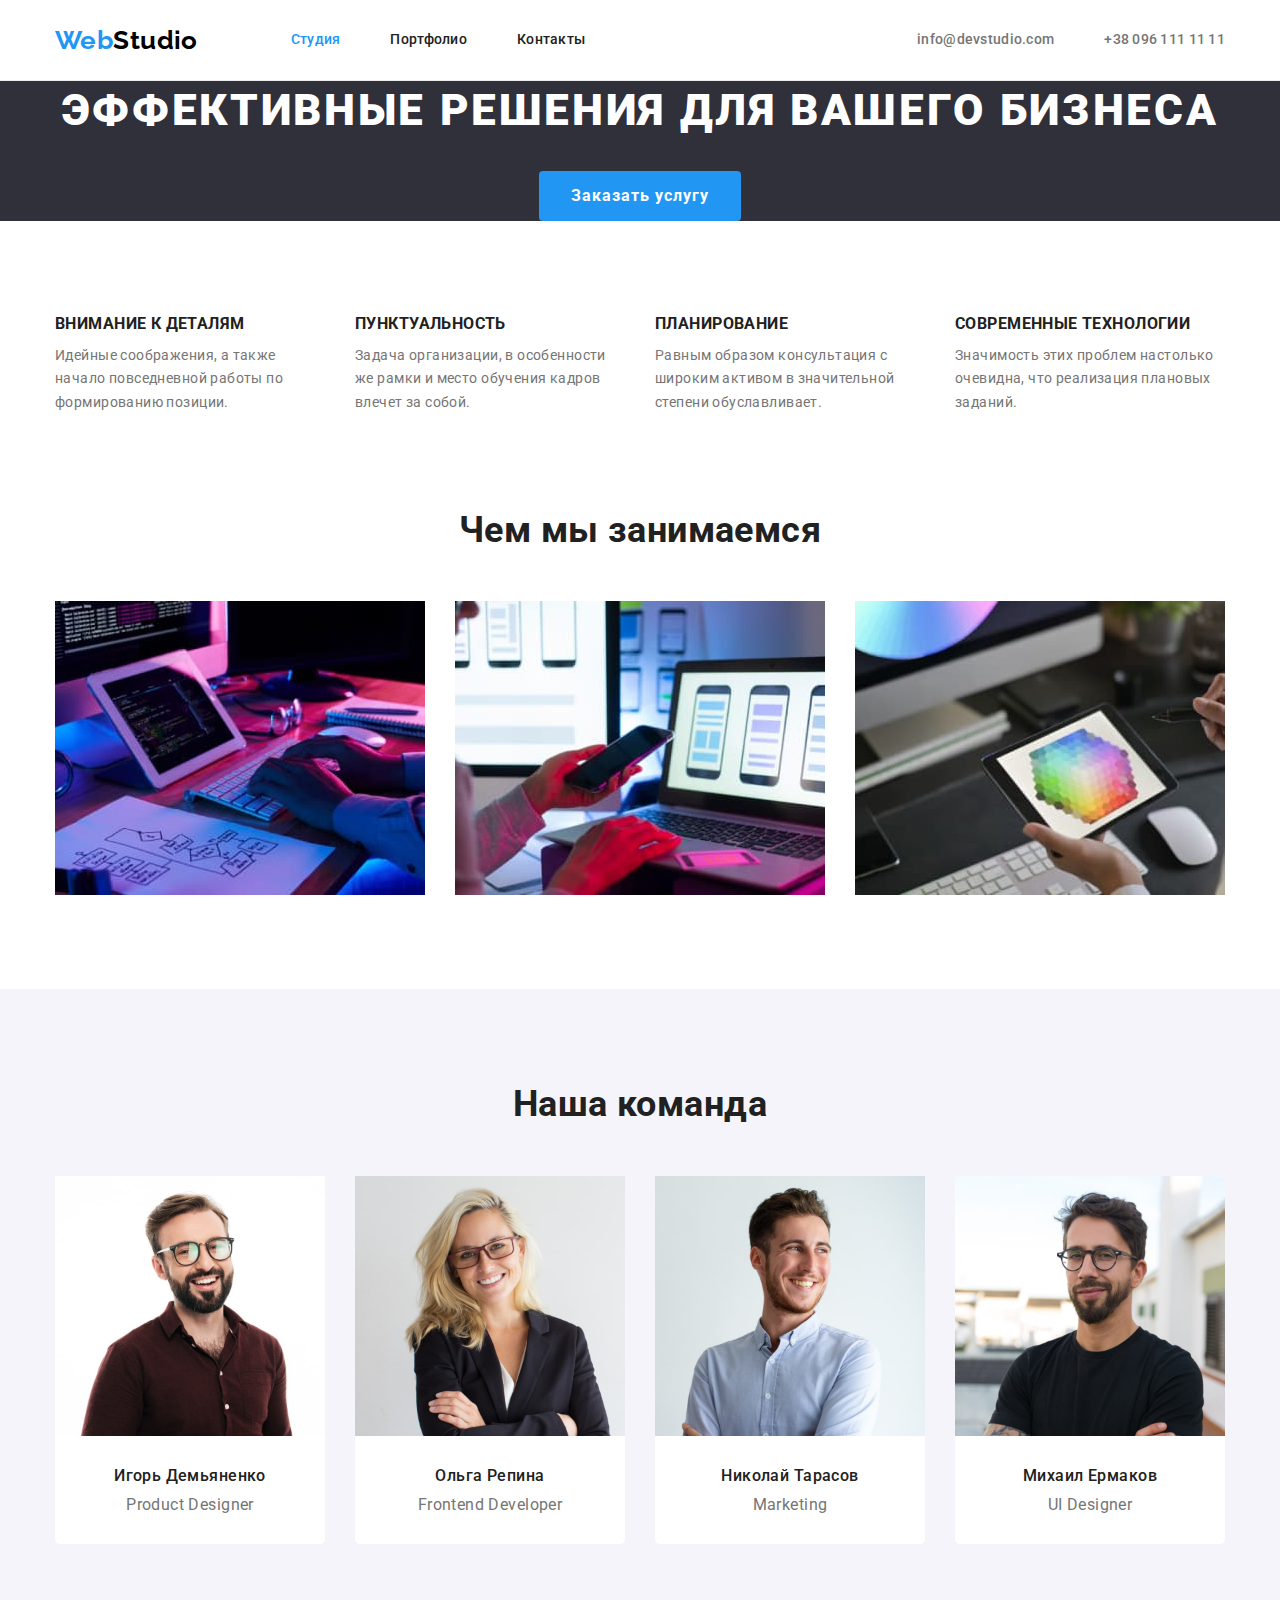
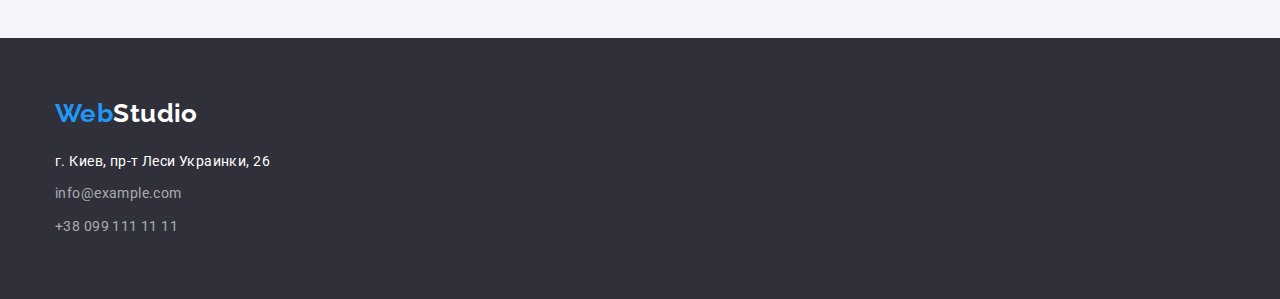
==== index.html @ d31020f4 "Добавляет файлы предыдущей работы" ====
<!DOCTYPE html>
<html lang="ru">
  <head>
    <meta charset="UTF-8" />
    <meta http-equiv="X-UA-Compatible" content="IE=edge" />
    <meta name="viewport" content="width=device-width, initial-scale=1.0" />
    <title>Студия</title>
    <link rel="preconnect" href="https://fonts.googleapis.com" />
    <link rel="preconnect" href="https://fonts.gstatic.com" crossorigin />
    <link
      href="https://fonts.googleapis.com/css2?family=Raleway:wght@700&family=Roboto:wght@400;500;700;900&display=swap"
      rel="stylesheet"
    />
    <link
      rel="stylesheet"
      href="https://cdnjs.cloudflare.com/ajax/libs/modern-normalize/1.1.0/modern-normalize.min.css"
    />
    <link rel="stylesheet" href="./css/styles.css" />
  </head>
  <body>
    <!-- Шапка страницы -->
    <header class="page-header">
      <div class="container flex-header">
        <!-- Основная навигация -->
        <nav class="main-nav">
          <!-- Логотип компании -->
          <a href="./index.html" class="logo" lang="en">
            <span class="logo-accent">Web</span>Studio
          </a>

          <!-- Ссылки на другие страницы -->
          <ul class="site-nav list">
            <li class="item">
              <a href="./index.html" class="link current">Студия</a>
            </li>
            <li class="item">
              <a href="./portfolio.html" class="link">Портфолио</a>
            </li>
            <li class="item"><a href="" class="link">Контакты</a></li>
          </ul>
        </nav>

        <!-- Почта и телефон -->
        <ul class="contacts list">
          <li class="item">
            <a href="mailto:info@devstudio.com" class="link">
              info@devstudio.com
            </a>
          </li>
          <li class="item">
            <a href="tel:+380961111111" class="link">+38 096 111 11 11</a>
          </li>
        </ul>
      </div>
    </header>

    <!-- Уникальный контент страницы -->
    <main>
      <!-- Блок-герой -->
      <section class="hero">
        <div class="container">
          <h1 class="hero-title">Эффективные решения для вашего бизнеса</h1>
          <button class="button" type="button">Заказать услугу</button>
        </div>
      </section>

      <!-- Преимущества -->
      <section class="section">
        <div class="container">
          <h2 class="visually-hidden">Преимущества</h2>

          <ul class="features list">
            <li class="item">
              <h3 class="title">Внимание к деталям</h3>
              <p class="text">
                Идейные соображения, а также начало повседневной работы по
                формированию позиции.
              </p>
            </li>
            <li class="item">
              <h3 class="title">Пунктуальность</h3>
              <p class="text">
                Задача организации, в особенности же рамки и место обучения
                кадров влечет за собой.
              </p>
            </li>
            <li class="item">
              <h3 class="title">Планирование</h3>
              <p class="text">
                Равным образом консультация с широким активом в значительной
                степени обуславливает.
              </p>
            </li>
            <li class="item">
              <h3 class="title">Современные технологии</h3>
              <p class="text">
                Значимость этих проблем настолько очевидна, что реализация
                плановых заданий.
              </p>
            </li>
          </ul>
        </div>
      </section>

      <!-- Чем мы занимаемся -->
      <section class="section no-padding">
        <div class="container">
          <h2 class="section-title">Чем мы занимаемся</h2>

          <ul class="section-list list">
            <li class="item">
              <img
                src="./images/img-1.jpg"
                alt="Разработчик пишет код"
                width="370"
              />
            </li>
            <li class="item">
              <img
                src="./images/img-2.jpg"
                alt="Разработчик создаёт кроссплатформенный сайт"
                width="370"
              />
            </li>
            <li class="item">
              <img
                src="./images/img-3.jpg"
                alt="Разработчик выбирает палитру"
                width="370"
              />
            </li>
          </ul>
        </div>
      </section>

      <!-- Наша команда -->
      <section class="section secondary">
        <div class="container">
          <h2 class="section-title">Наша команда</h2>

          <ul class="team list">
            <li class="item">
              <img
                src="./images/photo-1.jpg"
                alt="Фото Игоря Демьяненко"
                width="270"
              />
              <div class="worker">
                <h3 class="name">Игорь Демьяненко</h3>
                <p class="profession" lang="en">Product Designer</p>
              </div>
            </li>
            <li class="item">
              <img
                src="./images/photo-2.jpg"
                alt="Фото Ольги Репиной"
                width="270"
              />
              <div class="worker">
                <h3 class="name">Ольга Репина</h3>
                <p class="profession" lang="en">Frontend Developer</p>
              </div>
            </li>
            <li class="item">
              <img
                src="./images/photo-3.jpg"
                alt="Фото Николая Тарасова"
                width="270"
              />
              <div class="worker">
                <h3 class="name">Николай Тарасов</h3>
                <p class="profession" lang="en">Marketing</p>
              </div>
            </li>
            <li class="item">
              <img
                src="./images/photo-4.jpg"
                alt="Фото Михаила Ермакова"
                width="270"
              />
              <div class="worker">
                <h3 class="name">Михаил Ермаков</h3>
                <p class="profession" lang="en">UI Designer</p>
              </div>
            </li>
          </ul>
        </div>
      </section>
    </main>

    <!-- Подвал страницы -->
    <footer class="page-footer">
      <div class="container">
        <!-- Логотип компании -->
        <a href="./index.html" class="logo inverse" lang="en">
          <span class="logo-accent">Web</span>Studio
        </a>

        <!-- Контактные данные -->
        <address class="address">
          <!-- Адрес -->
          г. Киев, пр-т Леси Украинки, 26

          <!-- Почта и телефон -->
          <ul class="address-contacts list">
            <li class="item">
              <a href="mailto:info@example.com" class="link">
                info@example.com
              </a>
            </li>
            <li class="item">
              <a href="tel:+380991111111" class="link">+38 099 111 11 11</a>
            </li>
          </ul>
        </address>
      </div>
    </footer>
  </body>
</html>
---- css/styles.css ----
:root {
  --primary-text-color: #757575;
  --title-text-color: #212121;
  --accent-color: #2196f3;
  --primary-white-color: #ffffff;
  --secondary-bg-color: #f5f4fa;
  --logo-black-color: #000000;
  --footer-bg-color: #2f303a;
  --footer-link-color: rgba(255, 255, 255, 0.6);
  --header-border-color: #ececec;
  --border-color: #eeeeee;
}

body {
  font-family: 'Roboto', sans-serif;
  font-size: 14px;
  line-height: 1.71;
  letter-spacing: 0.03em;
  color: var(--primary-text-color);

  background-color: var(--primary-white-color);
}

img {
  display: block;
  max-width: 100%;
  height: auto;
}

/* Утилиты */

.list {
  margin: 0;
  padding: 0;
  list-style: none;
}

.visually-hidden {
  position: absolute;
  width: 1px;
  height: 1px;
  margin: -1px;
  border: 0;
  padding: 0;
  clip: rect(0 0 0 0);
  overflow: hidden;
}

/* Container */

.container {
  width: 1200px;
  margin-left: auto;
  margin-right: auto;
  padding-left: 15px;
  padding-right: 15px;
}

/* Page header */

.page-header {
  border-bottom: 1px solid var(--header-border-color);
}

.flex-header {
  display: flex;
}

/* Main nav */

.main-nav {
  display: flex;
  align-items: center;
}

/* Logo */

.logo {
  font-family: 'Raleway', sans-serif;
  font-weight: 700;
  font-size: 26px;
  line-height: 1.19;
  color: var(--logo-black-color);
  text-decoration: none;
}

.logo.inverse {
  color: var(--primary-white-color);
}

.logo-accent {
  color: var(--accent-color);
}

/* Site nav и Contacts */

.site-nav {
  display: flex;
  margin-left: 93px;
}

.site-nav .link {
  color: var(--title-text-color);
}

.site-nav .link.current {
  color: var(--accent-color);
}

.contacts {
  display: flex;
  margin-left: auto;
}

.contacts .link {
  color: inherit;
}

.site-nav .item + .item,
.contacts .item + .item {
  margin-left: 50px;
}

.site-nav .link,
.contacts .link {
  display: block;
  padding-top: 32px;
  padding-bottom: 32px;

  font-weight: 500;
  line-height: 1.14;
  letter-spacing: 0.02em;
  text-decoration: none;
}

.site-nav .link:hover,
.site-nav .link:focus,
.contacts .link:hover,
.contacts .link:focus {
  color: var(--accent-color);
}

/* Hero */

.hero {
  text-align: center;
  background-color: var(--footer-bg-color);
}

.hero-title {
  margin-top: 0;
  margin-bottom: 30px;

  font-weight: 900;
  font-size: 44px;
  line-height: 1.36;
  letter-spacing: 0.06em;
  text-transform: uppercase;
  color: var(--primary-white-color);
}

.hero .button {
  min-width: 200px;
  padding: 10px 32px;

  font-weight: 700;
  font-size: 16px;
  line-height: 1.88;
  letter-spacing: 0.06em;
  color: var(--primary-white-color);

  background-color: var(--accent-color);
  border: 0;
  border-radius: 4px;
  cursor: pointer;
}

.hero .button:hover,
.hero .button:focus {
  color: var(--accent-color);
  background-color: var(--primary-white-color);
}

/* Section */

.section {
  padding-top: 94px;
  padding-bottom: 94px;
}

.section.no-padding {
  padding-top: 0;
}

.section.secondary {
  background-color: var(--secondary-bg-color);
}

.section-title {
  margin-top: 0;
  margin-bottom: 50px;

  font-size: 36px;
  line-height: 1.17;
  text-align: center;
  color: var(--title-text-color);
}

.section-list {
  display: flex;
}

.section-list .item:not(:last-child) {
  margin-right: 30px;
}

/* Features */

.features {
  display: flex;
}

.features .item {
  width: 270px;
}

.features .item:not(:last-child) {
  margin-right: 30px;
}

.features .title {
  margin-top: 0;
  margin-bottom: 10px;

  line-height: 1.14;
  text-transform: uppercase;
  color: var(--title-text-color);
}

.features .text {
  margin-top: 0;
  margin-bottom: 0;
}

/* Team */

.team {
  display: flex;
}

.team .item {
  width: 270px;
}

.team .item:not(:last-child) {
  margin-right: 30px;
}

.team .worker {
  padding-top: 30px;
  padding-bottom: 30px;

  text-align: center;

  background-color: var(--primary-white-color);
  border-bottom-right-radius: 5px;
  border-bottom-left-radius: 5px;
}

.team .name {
  margin-bottom: 10px;

  font-weight: 500;
  color: var(--title-text-color);
}

.team .profession {
  margin-bottom: 0;
}

.team .name,
.team .profession {
  margin-top: 0;

  font-size: 16px;
  line-height: 1.19;
}

/* Page footer */

.page-footer {
  padding-top: 60px;
  padding-bottom: 60px;

  background-color: var(--footer-bg-color);
}

/* Address */

.address {
  margin-top: 20px;

  font-style: normal;
  color: var(--primary-white-color);
}

.address-contacts {
  margin-top: 9px;
}

.address-contacts .item:not(:first-child) {
  margin-top: 9px;
}

.address-contacts .link {
  color: var(--footer-link-color);
  text-decoration: none;
}

/* Стили для portfolio.html */

/* Filter */

.filter {
  display: flex;
  justify-content: center;
  margin-bottom: 50px;
}

.filter .item:not(:last-child) {
  margin-right: 8px;
}

.filter .button {
  padding: 6px 22px;

  font-weight: 500;
  font-size: 16px;
  line-height: 1.63;
  letter-spacing: 0.03em;
  color: var(--title-text-color);

  background-color: var(--secondary-bg-color);
  border: 0;
  border-radius: 4px;
  cursor: pointer;
}

.filter .button:hover,
.filter .button:focus {
  color: var(--primary-white-color);
  background-color: var(--accent-color);
}

/* Works */

.works {
  display: flex;
  flex-wrap: wrap;
}

.works .card {
  width: 370px;
  margin-right: 30px;
  margin-bottom: 30px;
}

.works .card:nth-child(3n) {
  margin-right: 0;
}

.works .card:nth-last-child(-n + 3) {
  margin-bottom: 0;
}

.works .content {
  padding: 20px 24px;

  border-left: 1px solid var(--border-color);
  border-bottom: 1px solid var(--border-color);
  border-right: 1px solid var(--border-color);
}

.works .title {
  margin-top: 0;
  margin-bottom: 4px;

  font-size: 18px;
  line-height: 2;
  letter-spacing: 0.06em;
  color: var(--title-text-color);
}

.works .type {
  margin-top: 0;
  margin-bottom: 0;

  font-size: 16px;
  line-height: 1.88;
}
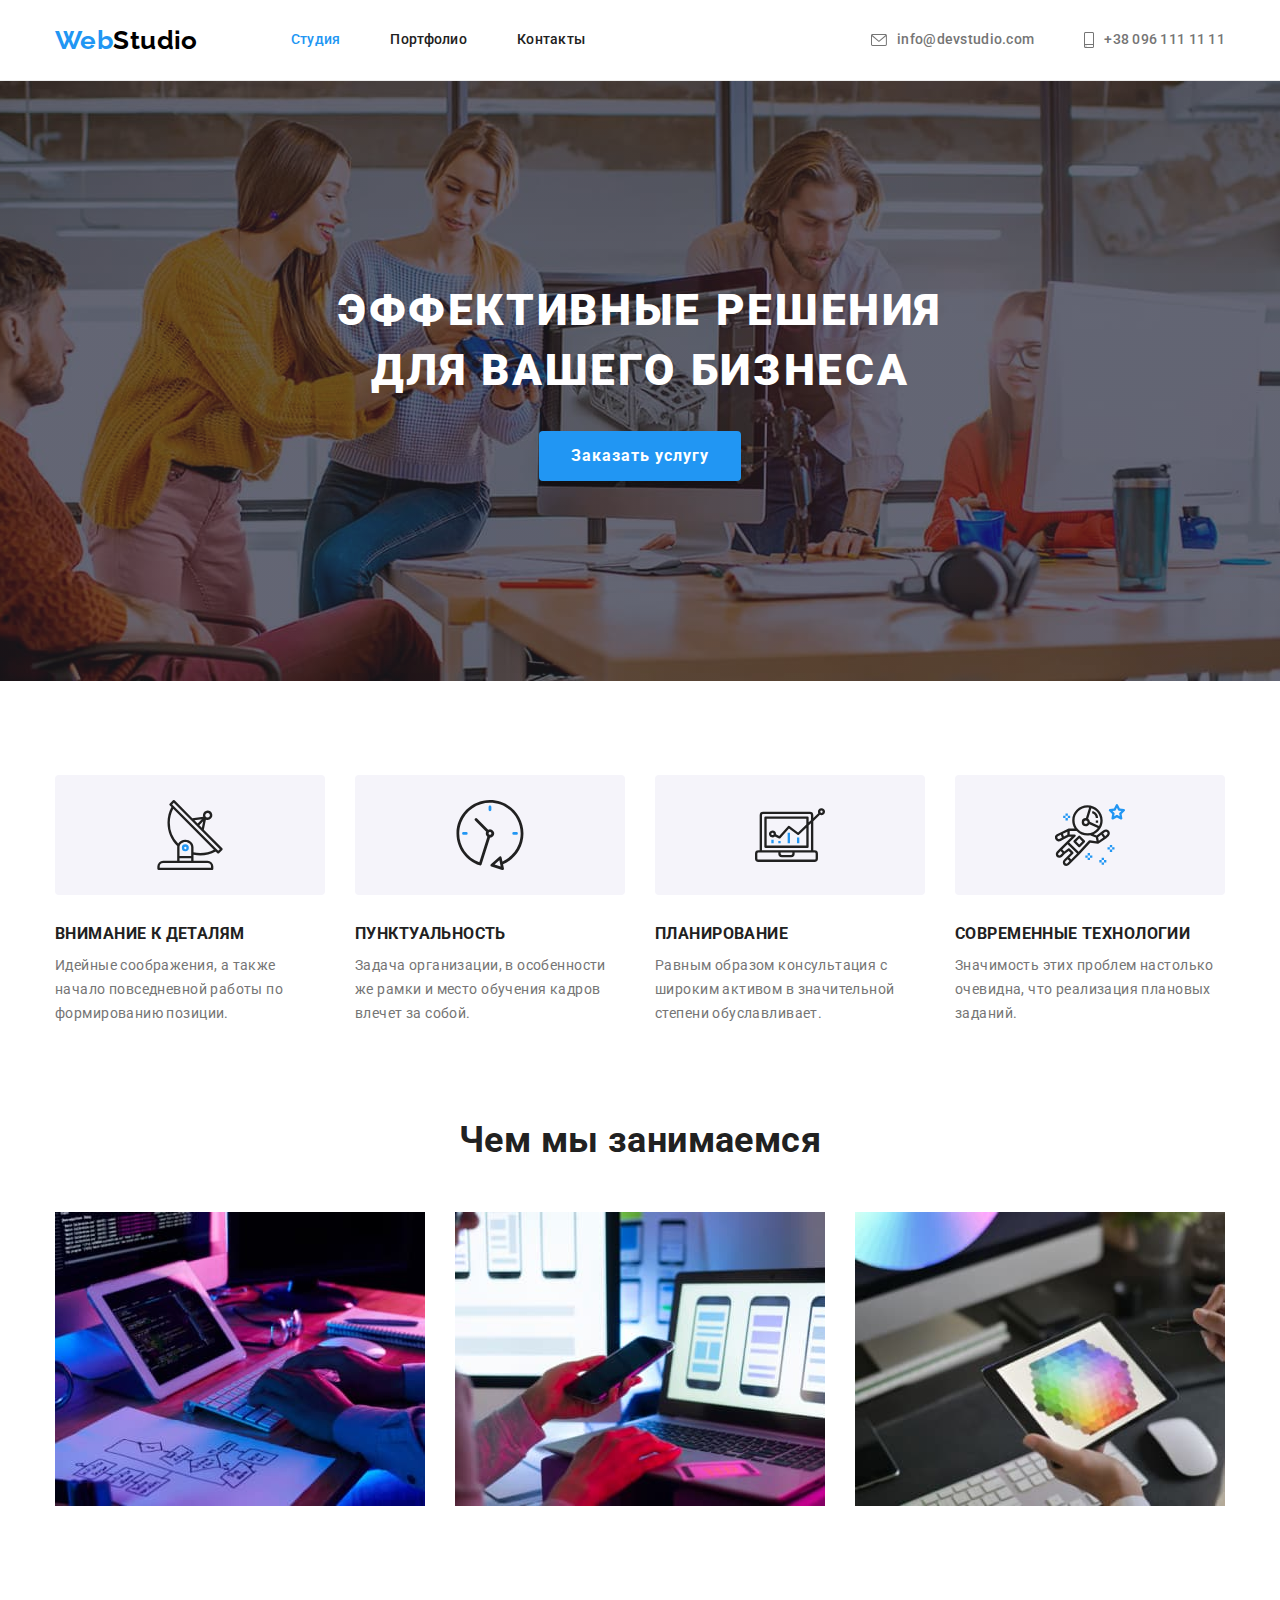
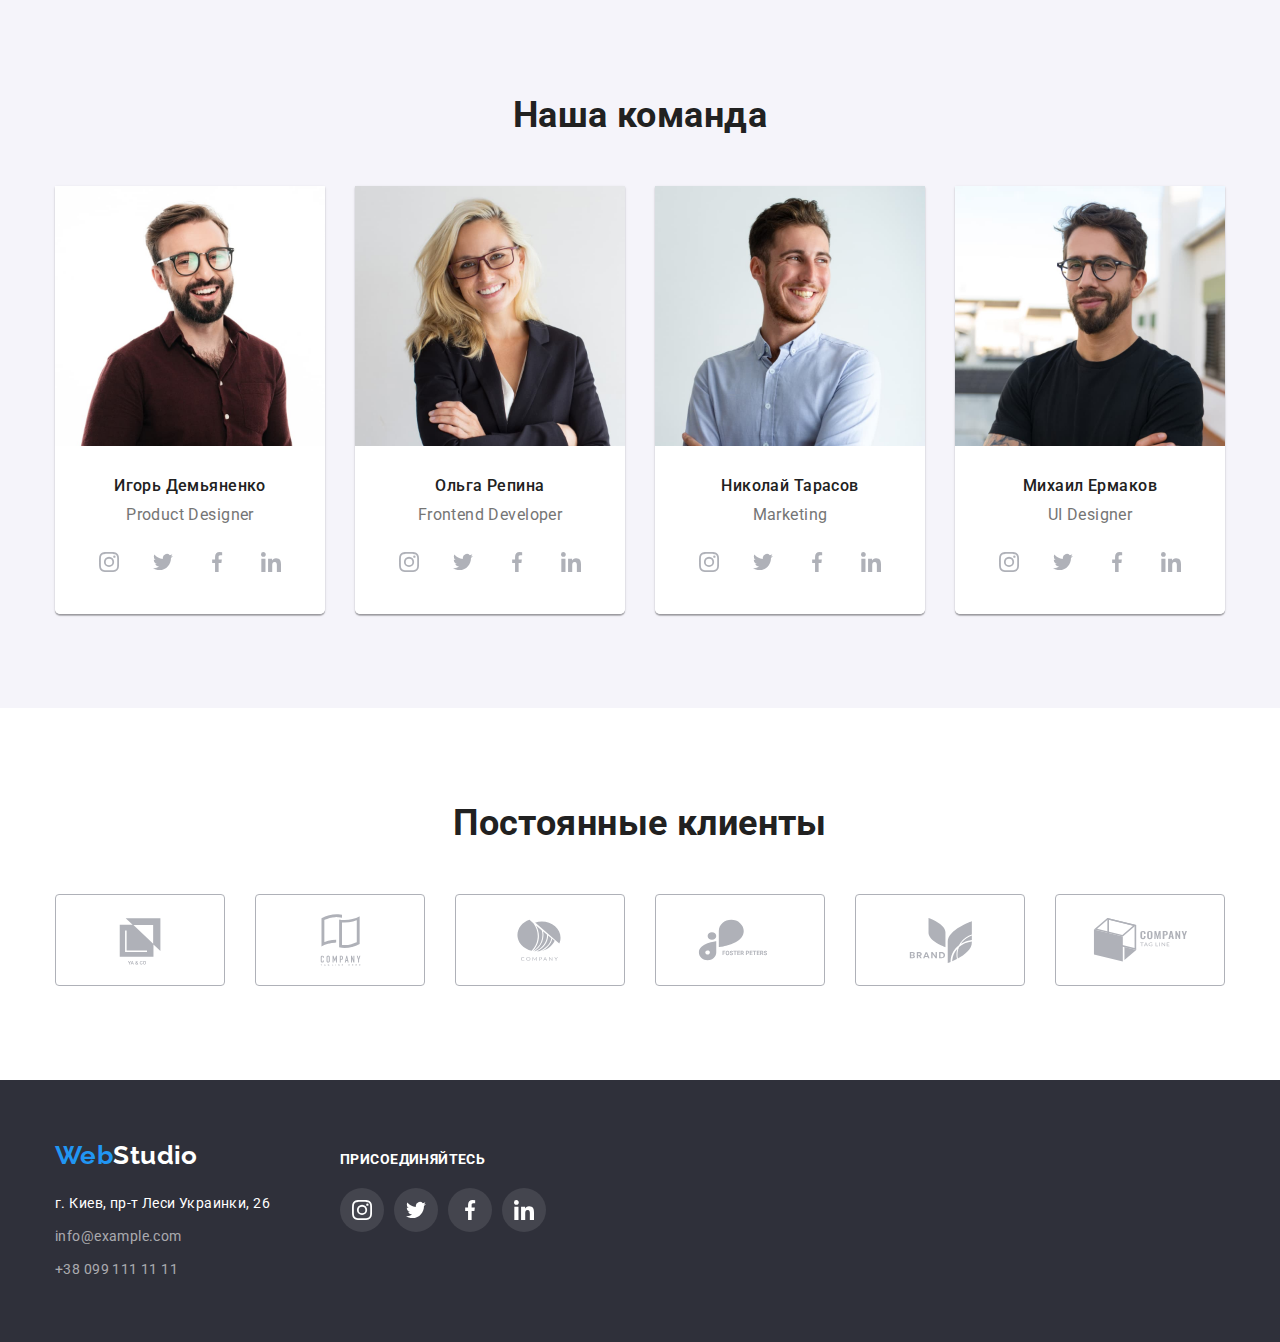
==== commit a3ad4c05: "Добавляет фон и векторную графику" ====
--- a/index.html
+++ b/index.html
@@ -20,35 +20,49 @@
   <body>
     <!-- Шапка страницы -->
     <header class="page-header">
-      <div class="container flex-header">
+      <div class="container page-header__layout">
         <!-- Основная навигация -->
-        <nav class="main-nav">
+        <nav class="page-header__nav">
           <!-- Логотип компании -->
           <a href="./index.html" class="logo" lang="en">
-            <span class="logo-accent">Web</span>Studio
+            <span class="logo--accent">Web</span>Studio
           </a>
 
           <!-- Ссылки на другие страницы -->
           <ul class="site-nav list">
-            <li class="item">
-              <a href="./index.html" class="link current">Студия</a>
-            </li>
-            <li class="item">
-              <a href="./portfolio.html" class="link">Портфолио</a>
-            </li>
-            <li class="item"><a href="" class="link">Контакты</a></li>
+            <li class="site-nav__item">
+              <a
+                href="./index.html"
+                class="site-nav__link site-nav__link--active"
+                >Студия
+              </a>
+            </li>
+            <li class="site-nav__item">
+              <a href="./portfolio.html" class="site-nav__link">Портфолио</a>
+            </li>
+            <li class="site-nav__item">
+              <a href="" class="site-nav__link">Контакты</a>
+            </li>
           </ul>
         </nav>
 
         <!-- Почта и телефон -->
         <ul class="contacts list">
-          <li class="item">
-            <a href="mailto:info@devstudio.com" class="link">
+          <li class="contacts__item">
+            <a href="mailto:info@devstudio.com" class="contacts__link">
+              <svg class="contacts__icon" width="16" height="12">
+                <use href="./images/icons.svg#envelope"></use>
+              </svg>
               info@devstudio.com
             </a>
           </li>
-          <li class="item">
-            <a href="tel:+380961111111" class="link">+38 096 111 11 11</a>
+          <li class="contacts__item">
+            <a href="tel:+380961111111" class="contacts__link">
+              <svg class="contacts__icon" width="10" height="16">
+                <use href="./images/icons.svg#smartphone"></use>
+              </svg>
+              +38 096 111 11 11
+            </a>
           </li>
         </ul>
       </div>
@@ -59,7 +73,7 @@
       <!-- Блок-герой -->
       <section class="hero">
         <div class="container">
-          <h1 class="hero-title">Эффективные решения для вашего бизнеса</h1>
+          <h1 class="hero__title">Эффективные решения для вашего бизнеса</h1>
           <button class="button" type="button">Заказать услугу</button>
         </div>
       </section>
@@ -70,30 +84,50 @@
           <h2 class="visually-hidden">Преимущества</h2>
 
           <ul class="features list">
-            <li class="item">
-              <h3 class="title">Внимание к деталям</h3>
-              <p class="text">
+            <li class="features__item features__item--antenna">
+              <div class="features__thumb">
+                <svg class="features__icon">
+                  <use href="./images/icons.svg#antenna"></use>
+                </svg>
+              </div>
+              <h3 class="features__title">Внимание к деталям</h3>
+              <p class="features__text">
                 Идейные соображения, а также начало повседневной работы по
                 формированию позиции.
               </p>
             </li>
-            <li class="item">
-              <h3 class="title">Пунктуальность</h3>
-              <p class="text">
+            <li class="features__item features__item--clock">
+              <div class="features__thumb">
+                <svg class="features__icon">
+                  <use href="./images/icons.svg#clock"></use>
+                </svg>
+              </div>
+              <h3 class="features__title">Пунктуальность</h3>
+              <p class="features__text">
                 Задача организации, в особенности же рамки и место обучения
                 кадров влечет за собой.
               </p>
             </li>
-            <li class="item">
-              <h3 class="title">Планирование</h3>
-              <p class="text">
+            <li class="features__item features__item--diagram">
+              <div class="features__thumb">
+                <svg class="features__icon">
+                  <use href="./images/icons.svg#diagram"></use>
+                </svg>
+              </div>
+              <h3 class="features__title">Планирование</h3>
+              <p class="features__text">
                 Равным образом консультация с широким активом в значительной
                 степени обуславливает.
               </p>
             </li>
-            <li class="item">
-              <h3 class="title">Современные технологии</h3>
-              <p class="text">
+            <li class="features__item features__item--astronaut">
+              <div class="features__thumb">
+                <svg class="features__icon">
+                  <use href="./images/icons.svg#astronaut"></use>
+                </svg>
+              </div>
+              <h3 class="features__title">Современные технологии</h3>
+              <p class="features__text">
                 Значимость этих проблем настолько очевидна, что реализация
                 плановых заданий.
               </p>
@@ -103,26 +137,26 @@
       </section>
 
       <!-- Чем мы занимаемся -->
-      <section class="section no-padding">
+      <section class="section section--no-padding">
         <div class="container">
-          <h2 class="section-title">Чем мы занимаемся</h2>
-
-          <ul class="section-list list">
-            <li class="item">
+          <h2 class="section__title">Чем мы занимаемся</h2>
+
+          <ul class="gallery list">
+            <li class="gallery__item">
               <img
                 src="./images/img-1.jpg"
                 alt="Разработчик пишет код"
                 width="370"
               />
             </li>
-            <li class="item">
+            <li class="gallery__item">
               <img
                 src="./images/img-2.jpg"
                 alt="Разработчик создаёт кроссплатформенный сайт"
                 width="370"
               />
             </li>
-            <li class="item">
+            <li class="gallery__item">
               <img
                 src="./images/img-3.jpg"
                 alt="Разработчик выбирает палитру"
@@ -134,54 +168,318 @@
       </section>
 
       <!-- Наша команда -->
-      <section class="section secondary">
+      <section class="section section--secondary">
         <div class="container">
-          <h2 class="section-title">Наша команда</h2>
+          <h2 class="section__title">Наша команда</h2>
 
           <ul class="team list">
-            <li class="item">
+            <li class="team__card">
               <img
                 src="./images/photo-1.jpg"
                 alt="Фото Игоря Демьяненко"
                 width="270"
               />
-              <div class="worker">
-                <h3 class="name">Игорь Демьяненко</h3>
-                <p class="profession" lang="en">Product Designer</p>
-              </div>
-            </li>
-            <li class="item">
+              <div class="team__worker">
+                <h3 class="team__name">Игорь Демьяненко</h3>
+                <p class="team__profession" lang="en">Product Designer</p>
+
+                <ul class="social-networks list">
+                  <li class="social-networks__item">
+                    <a
+                      href=""
+                      class="social-networks__link"
+                      aria-label="Ссылка на Instagram"
+                    >
+                      <svg class="social-networks__icon">
+                        <use href="./images/icons.svg#instagram"></use>
+                      </svg>
+                    </a>
+                  </li>
+                  <li class="social-networks__item">
+                    <a
+                      href=""
+                      class="social-networks__link"
+                      aria-label="Ссылка на Twitter"
+                    >
+                      <svg class="social-networks__icon">
+                        <use href="./images/icons.svg#twitter"></use>
+                      </svg>
+                    </a>
+                  </li>
+                  <li class="social-networks__item">
+                    <a
+                      href=""
+                      class="social-networks__link"
+                      aria-label="Ссылка на Facebook"
+                    >
+                      <svg class="social-networks__icon">
+                        <use href="./images/icons.svg#facebook"></use>
+                      </svg>
+                    </a>
+                  </li>
+                  <li class="social-networks__item">
+                    <a
+                      href=""
+                      class="social-networks__link"
+                      aria-label="Ссылка на LinkedIn"
+                    >
+                      <svg class="social-networks__icon">
+                        <use href="./images/icons.svg#linkedin"></use>
+                      </svg>
+                    </a>
+                  </li>
+                </ul>
+              </div>
+            </li>
+            <li class="team__card">
               <img
                 src="./images/photo-2.jpg"
                 alt="Фото Ольги Репиной"
                 width="270"
               />
-              <div class="worker">
-                <h3 class="name">Ольга Репина</h3>
-                <p class="profession" lang="en">Frontend Developer</p>
-              </div>
-            </li>
-            <li class="item">
+              <div class="team__worker">
+                <h3 class="team__name">Ольга Репина</h3>
+                <p class="team__profession" lang="en">Frontend Developer</p>
+
+                <ul class="social-networks list">
+                  <li class="social-networks__item">
+                    <a
+                      href=""
+                      class="social-networks__link"
+                      aria-label="Ссылка на Instagram"
+                    >
+                      <svg class="social-networks__icon">
+                        <use href="./images/icons.svg#instagram"></use>
+                      </svg>
+                    </a>
+                  </li>
+                  <li class="social-networks__item">
+                    <a
+                      href=""
+                      class="social-networks__link"
+                      aria-label="Ссылка на Twitter"
+                    >
+                      <svg class="social-networks__icon">
+                        <use href="./images/icons.svg#twitter"></use>
+                      </svg>
+                    </a>
+                  </li>
+                  <li class="social-networks__item">
+                    <a
+                      href=""
+                      class="social-networks__link"
+                      aria-label="Ссылка на Facebook"
+                    >
+                      <svg class="social-networks__icon">
+                        <use href="./images/icons.svg#facebook"></use>
+                      </svg>
+                    </a>
+                  </li>
+                  <li class="social-networks__item">
+                    <a
+                      href=""
+                      class="social-networks__link"
+                      aria-label="Ссылка на LinkedIn"
+                    >
+                      <svg class="social-networks__icon">
+                        <use href="./images/icons.svg#linkedin"></use>
+                      </svg>
+                    </a>
+                  </li>
+                </ul>
+              </div>
+            </li>
+            <li class="team__card">
               <img
                 src="./images/photo-3.jpg"
                 alt="Фото Николая Тарасова"
                 width="270"
               />
-              <div class="worker">
-                <h3 class="name">Николай Тарасов</h3>
-                <p class="profession" lang="en">Marketing</p>
-              </div>
-            </li>
-            <li class="item">
+              <div class="team__worker">
+                <h3 class="team__name">Николай Тарасов</h3>
+                <p class="team__profession" lang="en">Marketing</p>
+
+                <ul class="social-networks list">
+                  <li class="social-networks__item">
+                    <a
+                      href=""
+                      class="social-networks__link"
+                      aria-label="Ссылка на Instagram"
+                    >
+                      <svg class="social-networks__icon">
+                        <use href="./images/icons.svg#instagram"></use>
+                      </svg>
+                    </a>
+                  </li>
+                  <li class="social-networks__item">
+                    <a
+                      href=""
+                      class="social-networks__link"
+                      aria-label="Ссылка на Twitter"
+                    >
+                      <svg class="social-networks__icon">
+                        <use href="./images/icons.svg#twitter"></use>
+                      </svg>
+                    </a>
+                  </li>
+                  <li class="social-networks__item">
+                    <a
+                      href=""
+                      class="social-networks__link"
+                      aria-label="Ссылка на Facebook"
+                    >
+                      <svg class="social-networks__icon">
+                        <use href="./images/icons.svg#facebook"></use>
+                      </svg>
+                    </a>
+                  </li>
+                  <li class="social-networks__item">
+                    <a
+                      href=""
+                      class="social-networks__link"
+                      aria-label="Ссылка на LinkedIn"
+                    >
+                      <svg class="social-networks__icon">
+                        <use href="./images/icons.svg#linkedin"></use>
+                      </svg>
+                    </a>
+                  </li>
+                </ul>
+              </div>
+            </li>
+            <li class="team__card">
               <img
                 src="./images/photo-4.jpg"
                 alt="Фото Михаила Ермакова"
                 width="270"
               />
-              <div class="worker">
-                <h3 class="name">Михаил Ермаков</h3>
-                <p class="profession" lang="en">UI Designer</p>
-              </div>
+              <div class="team__worker">
+                <h3 class="team__name">Михаил Ермаков</h3>
+                <p class="team__profession" lang="en">UI Designer</p>
+
+                <ul class="social-networks list">
+                  <li class="social-networks__item">
+                    <a
+                      href=""
+                      class="social-networks__link"
+                      aria-label="Ссылка на Instagram"
+                    >
+                      <svg class="social-networks__icon">
+                        <use href="./images/icons.svg#instagram"></use>
+                      </svg>
+                    </a>
+                  </li>
+                  <li class="social-networks__item">
+                    <a
+                      href=""
+                      class="social-networks__link"
+                      aria-label="Ссылка на Twitter"
+                    >
+                      <svg class="social-networks__icon">
+                        <use href="./images/icons.svg#twitter"></use>
+                      </svg>
+                    </a>
+                  </li>
+                  <li class="social-networks__item">
+                    <a
+                      href=""
+                      class="social-networks__link"
+                      aria-label="Ссылка на Facebook"
+                    >
+                      <svg class="social-networks__icon">
+                        <use href="./images/icons.svg#facebook"></use>
+                      </svg>
+                    </a>
+                  </li>
+                  <li class="social-networks__item">
+                    <a
+                      href=""
+                      class="social-networks__link"
+                      aria-label="Ссылка на LinkedIn"
+                    >
+                      <svg class="social-networks__icon">
+                        <use href="./images/icons.svg#linkedin"></use>
+                      </svg>
+                    </a>
+                  </li>
+                </ul>
+              </div>
+            </li>
+          </ul>
+        </div>
+      </section>
+
+      <!-- Постоянные клиенты -->
+      <section class="section">
+        <div class="container">
+          <h2 class="section__title">Постоянные клиенты</h2>
+
+          <ul class="clients list">
+            <li class="clients__item">
+              <a
+                href=""
+                class="clients__link"
+                aria-label="Ссылка на первого клиента"
+              >
+                <svg class="clients__icon">
+                  <use href="./images/icons.svg#client-1"></use>
+                </svg>
+              </a>
+            </li>
+            <li class="clients__item">
+              <a
+                href=""
+                class="clients__link"
+                aria-label="Ссылка на второго клиента"
+              >
+                <svg class="clients__icon">
+                  <use href="./images/icons.svg#client-2"></use>
+                </svg>
+              </a>
+            </li>
+            <li class="clients__item">
+              <a
+                href=""
+                class="clients__link"
+                aria-label="Ссылка на третьего клиента"
+              >
+                <svg class="clients__icon">
+                  <use href="./images/icons.svg#client-3"></use>
+                </svg>
+              </a>
+            </li>
+            <li class="clients__item">
+              <a
+                href=""
+                class="clients__link"
+                aria-label="Ссылка на четвёртого клиента"
+              >
+                <svg class="clients__icon">
+                  <use href="./images/icons.svg#client-4"></use>
+                </svg>
+              </a>
+            </li>
+            <li class="clients__item">
+              <a
+                href=""
+                class="clients__link"
+                aria-label="Ссылка на пятого клиента"
+              >
+                <svg class="clients__icon">
+                  <use href="./images/icons.svg#client-5"></use>
+                </svg>
+              </a>
+            </li>
+            <li class="clients__item">
+              <a
+                href=""
+                class="clients__link"
+                aria-label="Ссылка на шестого клиента"
+              >
+                <svg class="clients__icon">
+                  <use href="./images/icons.svg#client-6"></use>
+                </svg>
+              </a>
             </li>
           </ul>
         </div>
@@ -190,29 +488,87 @@
 
     <!-- Подвал страницы -->
     <footer class="page-footer">
-      <div class="container">
-        <!-- Логотип компании -->
-        <a href="./index.html" class="logo inverse" lang="en">
-          <span class="logo-accent">Web</span>Studio
-        </a>
-
-        <!-- Контактные данные -->
-        <address class="address">
-          <!-- Адрес -->
-          г. Киев, пр-т Леси Украинки, 26
-
-          <!-- Почта и телефон -->
-          <ul class="address-contacts list">
-            <li class="item">
-              <a href="mailto:info@example.com" class="link">
-                info@example.com
-              </a>
-            </li>
-            <li class="item">
-              <a href="tel:+380991111111" class="link">+38 099 111 11 11</a>
+      <div class="container page-footer__layout">
+        <div>
+          <!-- Логотип компании -->
+          <a href="./index.html" class="logo page-footer__logo" lang="en">
+            <span class="logo--accent">Web</span>Studio
+          </a>
+
+          <!-- Контактные данные -->
+          <address class="page-footer__address">
+            <!-- Адрес -->
+            г. Киев, пр-т Леси Украинки, 26
+
+            <!-- Почта и телефон -->
+            <ul class="address-contacts list">
+              <li class="address-contacts__item">
+                <a
+                  href="mailto:info@example.com"
+                  class="address-contacts__link"
+                >
+                  info@example.com
+                </a>
+              </li>
+              <li class="address-contacts__item">
+                <a href="tel:+380991111111" class="address-contacts__link">
+                  +38 099 111 11 11
+                </a>
+              </li>
+            </ul>
+          </address>
+        </div>
+
+        <div class="page-footer__social">
+          <p class="page-footer__text"><b>присоединяйтесь</b></p>
+
+          <ul class="social-networks list">
+            <li class="social-networks__item">
+              <a
+                href=""
+                class="social-networks__link social-networks__link--follow"
+                aria-label="Ссылка на Instagram"
+              >
+                <svg class="social-networks__icon">
+                  <use href="./images/icons.svg#instagram"></use>
+                </svg>
+              </a>
+            </li>
+            <li class="social-networks__item">
+              <a
+                href=""
+                class="social-networks__link social-networks__link--follow"
+                aria-label="Ссылка на Twitter"
+              >
+                <svg class="social-networks__icon">
+                  <use href="./images/icons.svg#twitter"></use>
+                </svg>
+              </a>
+            </li>
+            <li class="social-networks__item">
+              <a
+                href=""
+                class="social-networks__link social-networks__link--follow"
+                aria-label="Ссылка на Facebook"
+              >
+                <svg class="social-networks__icon">
+                  <use href="./images/icons.svg#facebook"></use>
+                </svg>
+              </a>
+            </li>
+            <li class="social-networks__item">
+              <a
+                href=""
+                class="social-networks__link social-networks__link--follow"
+                aria-label="Ссылка на LinkedIn"
+              >
+                <svg class="social-networks__icon">
+                  <use href="./images/icons.svg#linkedin"></use>
+                </svg>
+              </a>
             </li>
           </ul>
-        </address>
+        </div>
       </div>
     </footer>
   </body>
--- a/css/styles.css
+++ b/css/styles.css
@@ -9,6 +9,9 @@
   --footer-link-color: rgba(255, 255, 255, 0.6);
   --header-border-color: #ececec;
   --border-color: #eeeeee;
+  --hero-bg-color: #c4c4c4;
+  --icon-link-color: #afb1b8;
+  --footer-bg-link-color: rgba(255, 255, 255, 0.1);
 }
 
 body {
@@ -62,13 +65,11 @@
   border-bottom: 1px solid var(--header-border-color);
 }
 
-.flex-header {
-  display: flex;
-}
-
-/* Main nav */
-
-.main-nav {
+.page-header__layout {
+  display: flex;
+}
+
+.page-header__nav {
   display: flex;
   align-items: center;
 }
@@ -84,11 +85,7 @@
   text-decoration: none;
 }
 
-.logo.inverse {
-  color: var(--primary-white-color);
-}
-
-.logo-accent {
+.logo--accent {
   color: var(--accent-color);
 }
 
@@ -99,11 +96,11 @@
   margin-left: 93px;
 }
 
-.site-nav .link {
+.site-nav__link {
   color: var(--title-text-color);
 }
 
-.site-nav .link.current {
+.site-nav__link--active {
   color: var(--accent-color);
 }
 
@@ -112,18 +109,24 @@
   margin-left: auto;
 }
 
-.contacts .link {
+.contacts__link {
   color: inherit;
 }
 
-.site-nav .item + .item,
-.contacts .item + .item {
-  margin-left: 50px;
-}
-
-.site-nav .link,
-.contacts .link {
-  display: block;
+.contacts__icon {
+  margin-right: 10px;
+  fill: currentColor;
+}
+
+.site-nav__item:not(:last-child),
+.contacts__item:not(:last-child) {
+  margin-right: 50px;
+}
+
+.site-nav__link,
+.contacts__link {
+  display: inline-flex;
+  align-items: center;
   padding-top: 32px;
   padding-bottom: 32px;
 
@@ -133,23 +136,42 @@
   text-decoration: none;
 }
 
-.site-nav .link:hover,
-.site-nav .link:focus,
-.contacts .link:hover,
-.contacts .link:focus {
+.site-nav__link:hover,
+.site-nav__link:focus,
+.contacts__link:hover,
+.contacts__link:focus {
   color: var(--accent-color);
 }
 
 /* Hero */
 
 .hero {
+  max-width: 1600px;
+  height: 600px;
+  margin-left: auto;
+  margin-right: auto;
+  padding-top: 200px;
+  padding-bottom: 200px;
+
   text-align: center;
-  background-color: var(--footer-bg-color);
-}
-
-.hero-title {
+
+  background-image: linear-gradient(
+      rgba(47, 48, 58, 0.4),
+      rgba(47, 48, 58, 0.4)
+    ),
+    url('../images/hero-bg.jpg');
+  background-repeat: no-repeat;
+  background-position: center;
+  background-size: cover;
+  background-color: var(--hero-bg-color);
+}
+
+.hero__title {
+  max-width: 696px;
   margin-top: 0;
   margin-bottom: 30px;
+  margin-left: auto;
+  margin-right: auto;
 
   font-weight: 900;
   font-size: 44px;
@@ -159,7 +181,9 @@
   color: var(--primary-white-color);
 }
 
-.hero .button {
+/* Button */
+
+.button {
   min-width: 200px;
   padding: 10px 32px;
 
@@ -172,11 +196,12 @@
   background-color: var(--accent-color);
   border: 0;
   border-radius: 4px;
+  box-shadow: 0px 4px 4px rgba(0, 0, 0, 0.15);
   cursor: pointer;
 }
 
-.hero .button:hover,
-.hero .button:focus {
+.button:hover,
+.button:focus {
   color: var(--accent-color);
   background-color: var(--primary-white-color);
 }
@@ -188,15 +213,15 @@
   padding-bottom: 94px;
 }
 
-.section.no-padding {
+.section--no-padding {
   padding-top: 0;
 }
 
-.section.secondary {
+.section--secondary {
   background-color: var(--secondary-bg-color);
 }
 
-.section-title {
+.section__title {
   margin-top: 0;
   margin-bottom: 50px;
 
@@ -206,29 +231,36 @@
   color: var(--title-text-color);
 }
 
-.section-list {
-  display: flex;
-}
-
-.section-list .item:not(:last-child) {
+/* Features */
+
+.features {
+  display: flex;
+}
+
+.features__item {
+  width: 270px;
   margin-right: 30px;
 }
 
-/* Features */
-
-.features {
-  display: flex;
-}
-
-.features .item {
-  width: 270px;
-}
-
-.features .item:not(:last-child) {
-  margin-right: 30px;
-}
-
-.features .title {
+.features__item:last-child {
+  margin-right: 0;
+}
+
+.features__thumb {
+  height: 120px;
+  margin-bottom: 30px;
+  padding: 25px 100px;
+
+  background-color: var(--secondary-bg-color);
+  border-radius: 4px;
+}
+
+.features__icon {
+  width: 70px;
+  height: 70px;
+}
+
+.features__title {
   margin-top: 0;
   margin-bottom: 10px;
 
@@ -237,53 +269,139 @@
   color: var(--title-text-color);
 }
 
-.features .text {
+.features__text {
   margin-top: 0;
   margin-bottom: 0;
 }
 
+/* Gallery */
+
+.gallery {
+  display: flex;
+}
+
+.gallery__item:not(:last-child) {
+  margin-right: 30px;
+}
+
 /* Team */
 
 .team {
   display: flex;
 }
 
-.team .item {
+.team__card {
   width: 270px;
-}
-
-.team .item:not(:last-child) {
   margin-right: 30px;
-}
-
-.team .worker {
+
+  border-bottom-right-radius: 5px;
+  border-bottom-left-radius: 5px;
+  box-shadow: 0px 1px 3px rgba(0, 0, 0, 0.12), 0px 1px 1px rgba(0, 0, 0, 0.14),
+    0px 2px 1px rgba(0, 0, 0, 0.2);
+  overflow: hidden;
+}
+
+.team__card:last-child {
+  margin-right: 0;
+}
+
+.team__worker {
   padding-top: 30px;
   padding-bottom: 30px;
 
   text-align: center;
 
   background-color: var(--primary-white-color);
-  border-bottom-right-radius: 5px;
-  border-bottom-left-radius: 5px;
-}
-
-.team .name {
+}
+
+.team__name {
   margin-bottom: 10px;
 
   font-weight: 500;
   color: var(--title-text-color);
 }
 
-.team .profession {
-  margin-bottom: 0;
-}
-
-.team .name,
-.team .profession {
+.team__profession {
+  margin-bottom: 16px;
+}
+
+.team__name,
+.team__profession {
   margin-top: 0;
 
   font-size: 16px;
   line-height: 1.19;
+}
+
+/* Social networks */
+
+.social-networks {
+  display: inline-flex;
+}
+
+.social-networks__item:not(:last-child) {
+  margin-right: 10px;
+}
+
+.social-networks__link {
+  display: block;
+  width: 44px;
+  height: 44px;
+  padding: 12px;
+
+  color: var(--icon-link-color);
+  border-radius: 50%;
+}
+
+.social-networks__link--follow {
+  color: var(--primary-white-color);
+  background-color: var(--footer-bg-link-color);
+}
+
+.social-networks__link:hover {
+  color: var(--primary-white-color);
+  background-color: var(--accent-color);
+}
+
+.social-networks__icon {
+  width: 20px;
+  height: 20px;
+
+  fill: currentColor;
+}
+
+/* Clients */
+
+.clients {
+  display: flex;
+}
+
+.clients__item:not(:last-child) {
+  margin-right: 30px;
+}
+
+.clients__link {
+  display: block;
+  width: 170px;
+  height: 92px;
+  padding: 16px 32px;
+
+  color: var(--icon-link-color);
+
+  border: 1px solid var(--icon-link-color);
+  border-radius: 4px;
+}
+
+.clients__link:hover {
+  color: var(--accent-color);
+  border-color: var(--accent-color);
+}
+
+.clients__icon {
+  width: 106px;
+  height: 60px;
+
+  fill: currentColor;
 }
 
 /* Page footer */
@@ -295,24 +413,46 @@
   background-color: var(--footer-bg-color);
 }
 
-/* Address */
-
-.address {
+.page-footer__layout {
+  display: flex;
+  align-items: baseline;
+}
+
+.page-footer__logo {
+  color: var(--primary-white-color);
+}
+
+.page-footer__address {
   margin-top: 20px;
 
   font-style: normal;
   color: var(--primary-white-color);
 }
+
+.page-footer__social {
+  margin-left: 70px;
+}
+
+.page-footer__text {
+  margin-top: 0;
+  margin-bottom: 20px;
+
+  line-height: 1.14;
+  text-transform: uppercase;
+  color: var(--primary-white-color);
+}
+
+/* Address contacts */
 
 .address-contacts {
   margin-top: 9px;
 }
 
-.address-contacts .item:not(:first-child) {
+.address-contacts__item:not(:first-child) {
   margin-top: 9px;
 }
 
-.address-contacts .link {
+.address-contacts__link {
   color: var(--footer-link-color);
   text-decoration: none;
 }
@@ -327,11 +467,11 @@
   margin-bottom: 50px;
 }
 
-.filter .item:not(:last-child) {
+.filter__item:not(:last-child) {
   margin-right: 8px;
 }
 
-.filter .button {
+.filter__button {
   padding: 6px 22px;
 
   font-weight: 500;
@@ -346,10 +486,13 @@
   cursor: pointer;
 }
 
-.filter .button:hover,
-.filter .button:focus {
-  color: var(--primary-white-color);
+.filter__button:hover,
+.filter__button:focus {
+  color: var(--primary-white-color);
+
   background-color: var(--accent-color);
+  box-shadow: 0px 3px 1px rgba(0, 0, 0, 0.1), 0px 1px 2px rgba(0, 0, 0, 0.08),
+    0px 2px 2px rgba(0, 0, 0, 0.12);
 }
 
 /* Works */
@@ -359,21 +502,32 @@
   flex-wrap: wrap;
 }
 
-.works .card {
+.works__card {
   width: 370px;
   margin-right: 30px;
   margin-bottom: 30px;
 }
 
-.works .card:nth-child(3n) {
+.works__card:nth-child(3n) {
   margin-right: 0;
 }
 
-.works .card:nth-last-child(-n + 3) {
+.works__card:nth-last-child(-n + 3) {
   margin-bottom: 0;
 }
 
-.works .content {
+.works__card:hover,
+.works__card:focus {
+  box-shadow: 0px 1px 1px rgba(0, 0, 0, 0.12), 0px 4px 4px rgba(0, 0, 0, 0.06),
+    1px 4px 6px rgba(0, 0, 0, 0.16);
+}
+
+.works__link {
+  color: inherit;
+  text-decoration: none;
+}
+
+.works__content {
   padding: 20px 24px;
 
   border-left: 1px solid var(--border-color);
@@ -381,7 +535,7 @@
   border-right: 1px solid var(--border-color);
 }
 
-.works .title {
+.works__title {
   margin-top: 0;
   margin-bottom: 4px;
 
@@ -391,7 +545,7 @@
   color: var(--title-text-color);
 }
 
-.works .type {
+.works__type {
   margin-top: 0;
   margin-bottom: 0;
 
